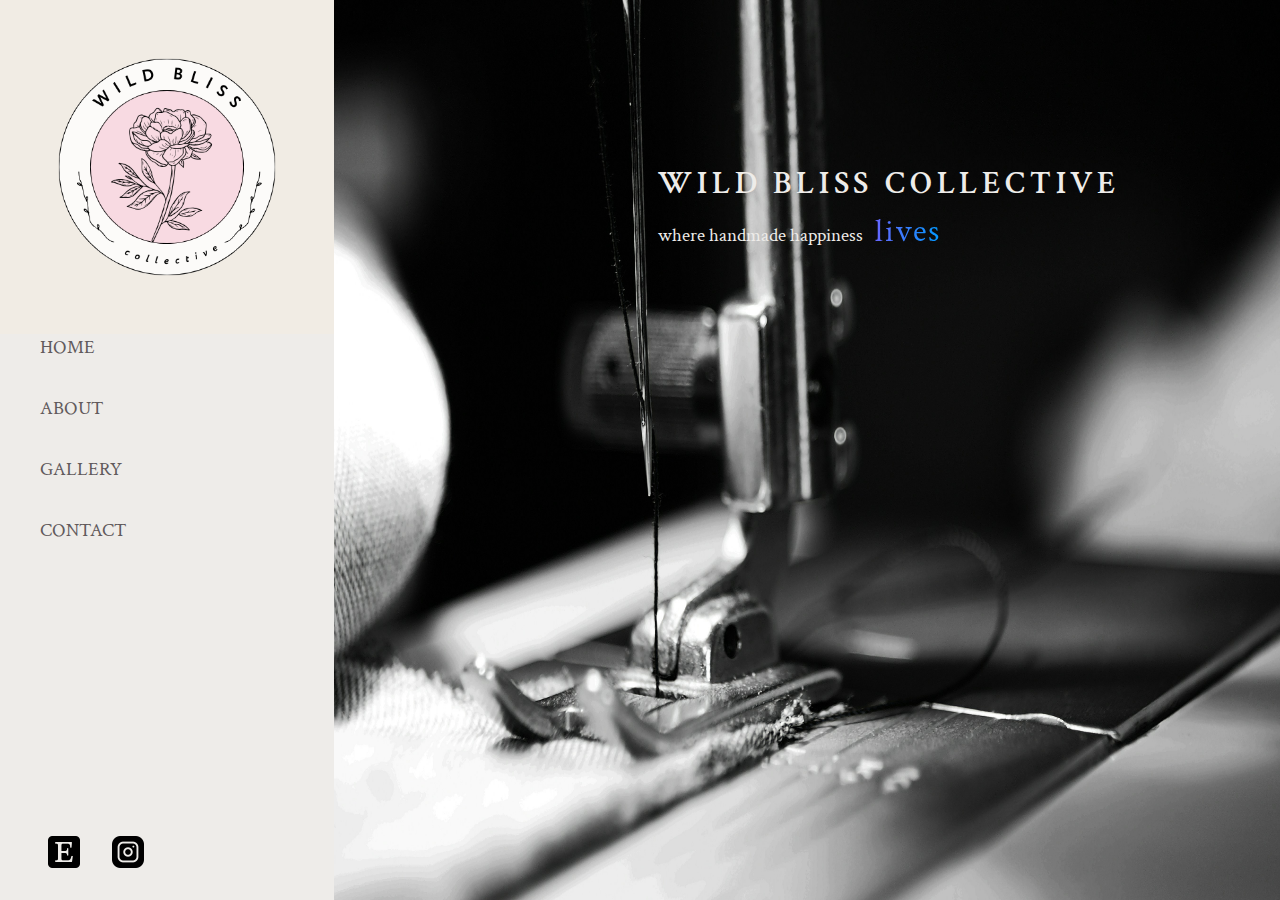
==== index.html @ 5ab3acf9 "start mobile styling" ====
<!DOCTYPE html>
<html lang="en">
<head>
    <meta charset="UTF-8">
    <meta name="viewport" content="width=device-width, initial-scale=1.0">
    <title>Wild Bliss Collective</title>
    <link rel="stylesheet" href="assets/css/styles.css">
    <link href="assets/favicon/favicon.ico" rel="icon" type="image/x-icon">
    <!-- <link rel="stylesheet" href="https://cdn.jsdelivr.net/npm/bootstrap@4.0.0/dist/css/bootstrap.min.css"
        integrity="sha384-Gn5384xqQ1aoWXA+058RXPxPg6fy4IWvTNh0E263XmFcJlSAwiGgFAW/dAiS6JXm" crossorigin="anonymous"> -->
</head>
<body>
    <main role="main">
        <div class="main-content">
            <div class="navbar">
                <nav role="navigation">
                    <img src="assets/images/wild-bliss-logo.png" alt="Wild Bliss Collective" class="wb-logo">
                    <ul class="navigation">
                        <li class="nav-link"><a href="#">Home</a></li>
                        <li class="nav-link"><a href="#">About</a></li>
                        <li class="nav-link"><a href="#">Gallery</a></li>
                        <li class="nav-link"><a href="#">Contact</a></li>
                    </ul>
                    <div class="socials">
                        <img src="assets/icons/etsy.png" alt="Etsy" class="social-icons">
                        <img src="assets/icons/instagram.png" alt="Instagram" class="social-icons">
                    </div>
                </nav>
            </div>
            <div class="content">
                <div class="heading shadowbox">
                    <h1 class="main-heading">Wild Bliss Collective</h1>
                    <span class="subheading">where handmade happiness <span class="rainbow rainbow_text_animated">lives</span></span>
                </div>
                <img src="assets/images/sewing-machine.jpg" alt="sewing machine" class="main-img"/>
            </div>
        </div>
        
    </main>
    <!-- <script src="https://code.jquery.com/jquery-3.2.1.slim.min.js"
        integrity="sha384-KJ3o2DKtIkvYIK3UENzmM7KCkRr/rE9/Qpg6aAZGJwFDMVNA/GpGFF93hXpG5KkN"
        crossorigin="anonymous"></script>
    <script src="https://cdn.jsdelivr.net/npm/popper.js@1.12.9/dist/umd/popper.min.js"
        integrity="sha384-ApNbgh9B+Y1QKtv3Rn7W3mgPxhU9K/ScQsAP7hUibX39j7fakFPskvXusvfa0b4Q"
        crossorigin="anonymous"></script>
    <script src="https://cdn.jsdelivr.net/npm/bootstrap@4.0.0/dist/js/bootstrap.min.js"
        integrity="sha384-JZR6Spejh4U02d8jOt6vLEHfe/JQGiRRSQQxSfFWpi1MquVdAyjUar5+76PVCmYl"
        crossorigin="anonymous"></script> -->
</body>
</html>
---- assets/css/styles.css ----
/*****************************************************************************/
/* CSS RESET STYLES */
/*****************************************************************************/
*,
*::before,
*::after {
    box-sizing: border-box;
}

* {
    margin: 0;
}

body {
    line-height: 1.5;
    -webkit-font-smoothing: antialiased;
    padding: 0;
    margin: 0;
    width: 100%;
    font-family: 'Crimson Text', sans-serif;
    height: 100vh;
}

img,
picture,
video,
canvas,
svg {
    display: block;
    max-width: 100%;
}

input,
button,
textarea,
select {
    font: inherit;
}

p,
h1,
h2,
h3,
h4,
h5,
h6 {
    overflow-wrap: break-word;
}

/*****************************************************************************/
/* GENERAL STYLES */
/*****************************************************************************/

a {
    text-decoration: none;
    color: #615A5C;
    text-transform: uppercase;
}

.main-content {
    display: flex;
    height: 100vh;
}

.main-img {
    height: 100vh;
}

.navbar {
    background-color: #EEECE9;
}

.heading {
    position: absolute;
    right: 10rem;
    top: 10rem;
}

.main-heading {
    color: #EEECE9;
    letter-spacing: 0.3rem;
    text-transform: uppercase;
}

.subheading {
    color: #EEECE9;
    font-size: 1.2rem;
}

.socials {
    position: absolute;
    bottom: 0;
    left: 0;
    display: flex;
    gap:2rem;
    margin-left: 3rem;
    margin-bottom: 2rem;
}

.social-icons {
    height: 2rem;
    display: block;
}

#shadowBox {
    background-color: rgb(0, 0, 0);
    /* Fallback color */
    background-color: rgba(0, 0, 0, 0.2);
    /* Black w/opacity/see-through */
    border: 3px solid;
}

.rainbow {
    text-align: center;
    text-decoration: underline;
    font-size: 2rem;
    letter-spacing: 2px;
    margin-left: 0.5rem;
}

.rainbow_text_animated {
    background: linear-gradient(to right, #6666ff, #0099ff, #00ff00, #ff3399, #6666ff);
    -webkit-background-clip: text;
    background-clip: text;
    color: transparent;
    animation: rainbow_animation 6s ease-in-out infinite;
    background-size: 400% 100%;
}

@keyframes rainbow_animation {

    0%,
    100% {
        background-position: 0 0;
    }

    50% {
        background-position: 100% 0;
    }
}

/* crimson-text-regular - latin */
@font-face {
    font-display: swap;
    /* Check https://developer.mozilla.org/en-US/docs/Web/CSS/@font-face/font-display for other options. */
    font-family: 'Crimson Text';
    font-style: normal;
    font-weight: 400;
    src: url('../fonts/crimson-text-v19-latin-regular.woff2') format('woff2');
    /* Chrome 36+, Opera 23+, Firefox 39+, Safari 12+, iOS 10+ */
}

/* crimson-text-600 - latin */
@font-face {
    font-display: swap;
    /* Check https://developer.mozilla.org/en-US/docs/Web/CSS/@font-face/font-display for other options. */
    font-family: 'Crimson Text';
    font-style: normal;
    font-weight: 600;
    src: url('../fonts/crimson-text-v19-latin-600.woff2') format('woff2');
    /* Chrome 36+, Opera 23+, Firefox 39+, Safari 12+, iOS 10+ */
}

/**Palette: https://coolors.co/palette/9f8d91-e6dedd-615a5c-eeece9-f7d9e1 */
/* Fonts: crimson text, belleza */

/*****************************************************************************/
/* DESKTOP STYLES */
/*****************************************************************************/
@media (min-width: 60rem) {
    .wb-logo {
            width: 30rem;
    }
    .navigation {
            list-style-type: none;
            display: flex;
            flex-direction: column;
    }
    
    .nav-link {
            margin-bottom: 2rem;
            font-size: 1.2rem;
    }
}

/*****************************************************************************/
/* MOBILE STYLES */
/*****************************************************************************/
@media (min-width: 23rem) and (max-width: 60rem) {
    .navbar {
        display: flex;
    }

    .main-content {
        flex-direction: column;
    }
}
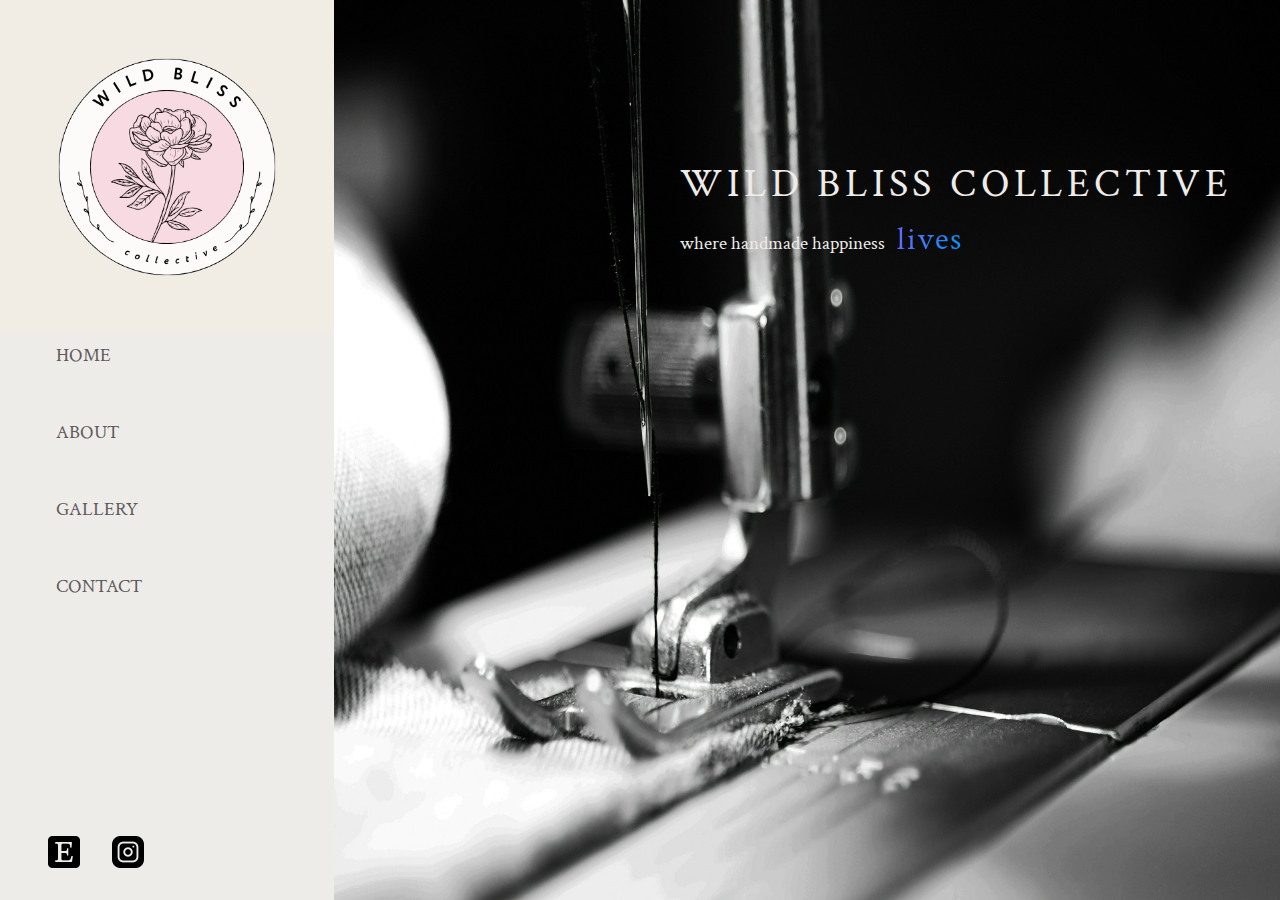
==== commit 08ad5d89: "add bootstrap" ====
--- a/index.html
+++ b/index.html
@@ -4,15 +4,15 @@
     <meta charset="UTF-8">
     <meta name="viewport" content="width=device-width, initial-scale=1.0">
     <title>Wild Bliss Collective</title>
+    <link href="assets/favicon/favicon.ico" rel="icon" type="image/x-icon">
+    <link rel="stylesheet" href="https://cdn.jsdelivr.net/npm/bootstrap@4.0.0/dist/css/bootstrap.min.css"
+    integrity="sha384-Gn5384xqQ1aoWXA+058RXPxPg6fy4IWvTNh0E263XmFcJlSAwiGgFAW/dAiS6JXm" crossorigin="anonymous">
     <link rel="stylesheet" href="assets/css/styles.css">
-    <link href="assets/favicon/favicon.ico" rel="icon" type="image/x-icon">
-    <!-- <link rel="stylesheet" href="https://cdn.jsdelivr.net/npm/bootstrap@4.0.0/dist/css/bootstrap.min.css"
-        integrity="sha384-Gn5384xqQ1aoWXA+058RXPxPg6fy4IWvTNh0E263XmFcJlSAwiGgFAW/dAiS6JXm" crossorigin="anonymous"> -->
 </head>
 <body>
     <main role="main">
         <div class="main-content">
-            <div class="navbar">
+            <div class="nav-container">
                 <nav role="navigation">
                     <img src="assets/images/wild-bliss-logo.png" alt="Wild Bliss Collective" class="wb-logo">
                     <ul class="navigation">
@@ -37,7 +37,7 @@
         </div>
         
     </main>
-    <!-- <script src="https://code.jquery.com/jquery-3.2.1.slim.min.js"
+    <script src="https://code.jquery.com/jquery-3.2.1.slim.min.js"
         integrity="sha384-KJ3o2DKtIkvYIK3UENzmM7KCkRr/rE9/Qpg6aAZGJwFDMVNA/GpGFF93hXpG5KkN"
         crossorigin="anonymous"></script>
     <script src="https://cdn.jsdelivr.net/npm/popper.js@1.12.9/dist/umd/popper.min.js"
@@ -45,6 +45,6 @@
         crossorigin="anonymous"></script>
     <script src="https://cdn.jsdelivr.net/npm/bootstrap@4.0.0/dist/js/bootstrap.min.js"
         integrity="sha384-JZR6Spejh4U02d8jOt6vLEHfe/JQGiRRSQQxSfFWpi1MquVdAyjUar5+76PVCmYl"
-        crossorigin="anonymous"></script> -->
+        crossorigin="anonymous"></script>
 </body>
 </html>--- a/assets/css/styles.css
+++ b/assets/css/styles.css
@@ -57,34 +57,13 @@
     text-transform: uppercase;
 }
 
-.main-content {
-    display: flex;
-    height: 100vh;
-}
-
 .main-img {
     height: 100vh;
 }
 
-.navbar {
+.nav-container {
     background-color: #EEECE9;
-}
-
-.heading {
-    position: absolute;
-    right: 10rem;
-    top: 10rem;
-}
-
-.main-heading {
-    color: #EEECE9;
-    letter-spacing: 0.3rem;
-    text-transform: uppercase;
-}
-
-.subheading {
-    color: #EEECE9;
-    font-size: 1.2rem;
+    padding: 0;
 }
 
 .socials {
@@ -169,25 +148,47 @@
 /*****************************************************************************/
 @media (min-width: 60rem) {
     .wb-logo {
-            width: 30rem;
+        width: 30rem;
     }
     .navigation {
-            list-style-type: none;
-            display: flex;
-            flex-direction: column;
+        list-style-type: none;
+        display: flex;
+        flex-direction: column;
     }
     
     .nav-link {
-            margin-bottom: 2rem;
+        margin-bottom: 2rem;
+        font-size: 1.2rem;
+    }
+
+    .main-content {
+        display: flex;
+        height: 100vh;
+    }
+
+        .heading {
+            position: absolute;
+            right: 3rem;
+            top: 10rem;
+        }
+    
+        .main-heading {
+            color: #EEECE9;
+            letter-spacing: 0.3rem;
+            text-transform: uppercase;
+        }
+    
+        .subheading {
+            color: #EEECE9;
             font-size: 1.2rem;
-    }
+        }
 }
 
 /*****************************************************************************/
 /* MOBILE STYLES */
 /*****************************************************************************/
 @media (min-width: 23rem) and (max-width: 60rem) {
-    .navbar {
+    .nav-container {
         display: flex;
     }
 
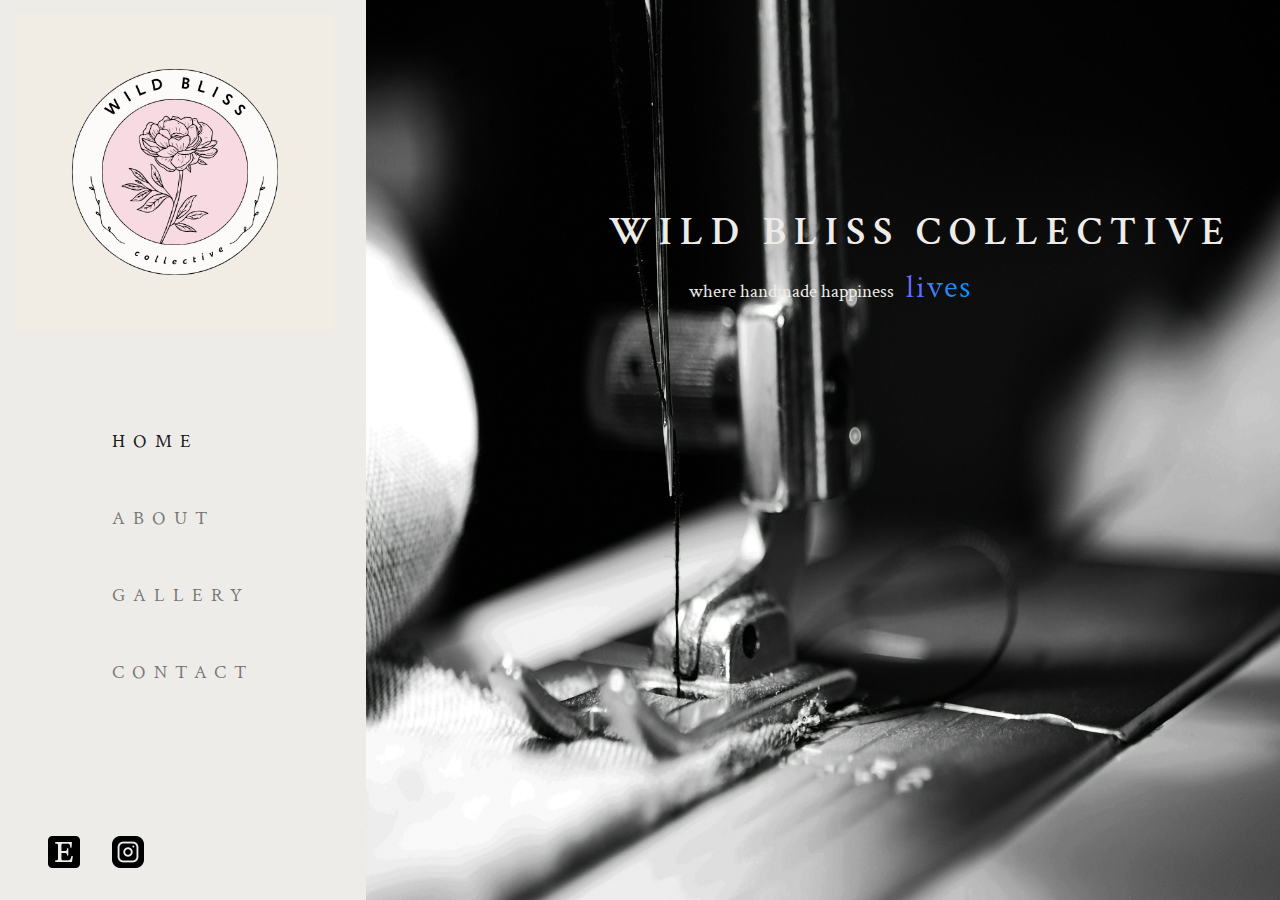
==== commit 5af55e9f: "add/fix bootstrap nav" ====
--- a/index.html
+++ b/index.html
@@ -12,21 +12,35 @@
 <body>
     <main role="main">
         <div class="main-content">
-            <div class="nav-container">
-                <nav role="navigation">
-                    <img src="assets/images/wild-bliss-logo.png" alt="Wild Bliss Collective" class="wb-logo">
-                    <ul class="navigation">
-                        <li class="nav-link"><a href="#">Home</a></li>
-                        <li class="nav-link"><a href="#">About</a></li>
-                        <li class="nav-link"><a href="#">Gallery</a></li>
-                        <li class="nav-link"><a href="#">Contact</a></li>
+
+            <nav class="navbar navbar-expand-lg navbar-light navbar-custom">
+                <a class="navbar-brand" href="#"><img src="assets/images/wild-bliss-logo.png" alt="Wild Bliss Collective" class="wb-logo"></a>
+                <button class="navbar-toggler" type="button" data-toggle="collapse" data-target="#navbarTogglerDemo02"
+                    aria-controls="navbarTogglerDemo02" aria-expanded="false" aria-label="Toggle navigation">
+                    <span class="navbar-toggler-icon"></span>
+                </button>
+            
+                <div class="collapse navbar-collapse" id="navbarTogglerDemo02">
+                    <ul class="navbar-nav mr-auto mt-2 mt-lg-0">
+                        <li class="nav-item active">
+                            <a class="nav-link nav-item" href="#">Home<span class="sr-only">(current)</span></a>
+                        </li>
+                        <li class="nav-item">
+                            <a class="nav-link nav-item" href="#">About</a>
+                        </li>
+                        <li class="nav-item">
+                            <a class="nav-link nav-item" href="#">Gallery</a>
+                        </li>
+                        <li class="nav-item">
+                            <a class="nav-link nav-item" href="#">Contact</a>
+                        </li>
                     </ul>
                     <div class="socials">
                         <img src="assets/icons/etsy.png" alt="Etsy" class="social-icons">
                         <img src="assets/icons/instagram.png" alt="Instagram" class="social-icons">
                     </div>
-                </nav>
-            </div>
+                </div>
+            </nav>
             <div class="content">
                 <div class="heading shadowbox">
                     <h1 class="main-heading">Wild Bliss Collective</h1>
@@ -46,5 +60,6 @@
     <script src="https://cdn.jsdelivr.net/npm/bootstrap@4.0.0/dist/js/bootstrap.min.js"
         integrity="sha384-JZR6Spejh4U02d8jOt6vLEHfe/JQGiRRSQQxSfFWpi1MquVdAyjUar5+76PVCmYl"
         crossorigin="anonymous"></script>
+    <script src="assets/js/script.js"></script>
 </body>
 </html>--- a/assets/css/styles.css
+++ b/assets/css/styles.css
@@ -59,11 +59,6 @@
 
 .main-img {
     height: 100vh;
-}
-
-.nav-container {
-    background-color: #EEECE9;
-    padding: 0;
 }
 
 .socials {
@@ -149,16 +144,33 @@
 @media (min-width: 60rem) {
     .wb-logo {
         width: 30rem;
-    }
+        margin-bottom: 0;
+    }
+
     .navigation {
         list-style-type: none;
         display: flex;
         flex-direction: column;
     }
     
-    .nav-link {
-        margin-bottom: 2rem;
+    .nav-item {
+        margin-left: 0;
+        margin-bottom: 1rem;
         font-size: 1.2rem;
+        letter-spacing: 0.5rem;
+    }
+
+    .navbar {
+        flex-direction: column;
+        background-color: #EEECE9;
+    }
+
+    .navbar-collapse {
+        margin-top: -5rem !important;
+    }
+
+    .navbar-nav {
+        flex-direction: column !important;
     }
 
     .main-content {
@@ -166,33 +178,43 @@
         height: 100vh;
     }
 
-        .heading {
-            position: absolute;
-            right: 3rem;
-            top: 10rem;
-        }
+    .heading {
+        position: absolute;
+        right: 3rem;
+        top: 13rem;
+    }
     
-        .main-heading {
-            color: #EEECE9;
-            letter-spacing: 0.3rem;
-            text-transform: uppercase;
-        }
+    .main-heading {
+        color: #EEECE9;
+        letter-spacing: 0.5rem;
+        text-transform: uppercase;
+        font-weight: 600;
+    }
     
-        .subheading {
-            color: #EEECE9;
-            font-size: 1.2rem;
-        }
+    .subheading {
+        color: #EEECE9;
+        font-size: 1.2rem;
+        margin-left: 5rem;
+    }
 }
 
 /*****************************************************************************/
 /* MOBILE STYLES */
 /*****************************************************************************/
 @media (min-width: 23rem) and (max-width: 60rem) {
-    .nav-container {
-        display: flex;
+    .wb-logo {
+        width: 12rem;
+    }
+
+    .navbar-custom {
+        background-color: #EEECE9;
     }
 
     .main-content {
         flex-direction: column;
     }
-}
+
+    .socials {
+        display: none;
+    }
+}
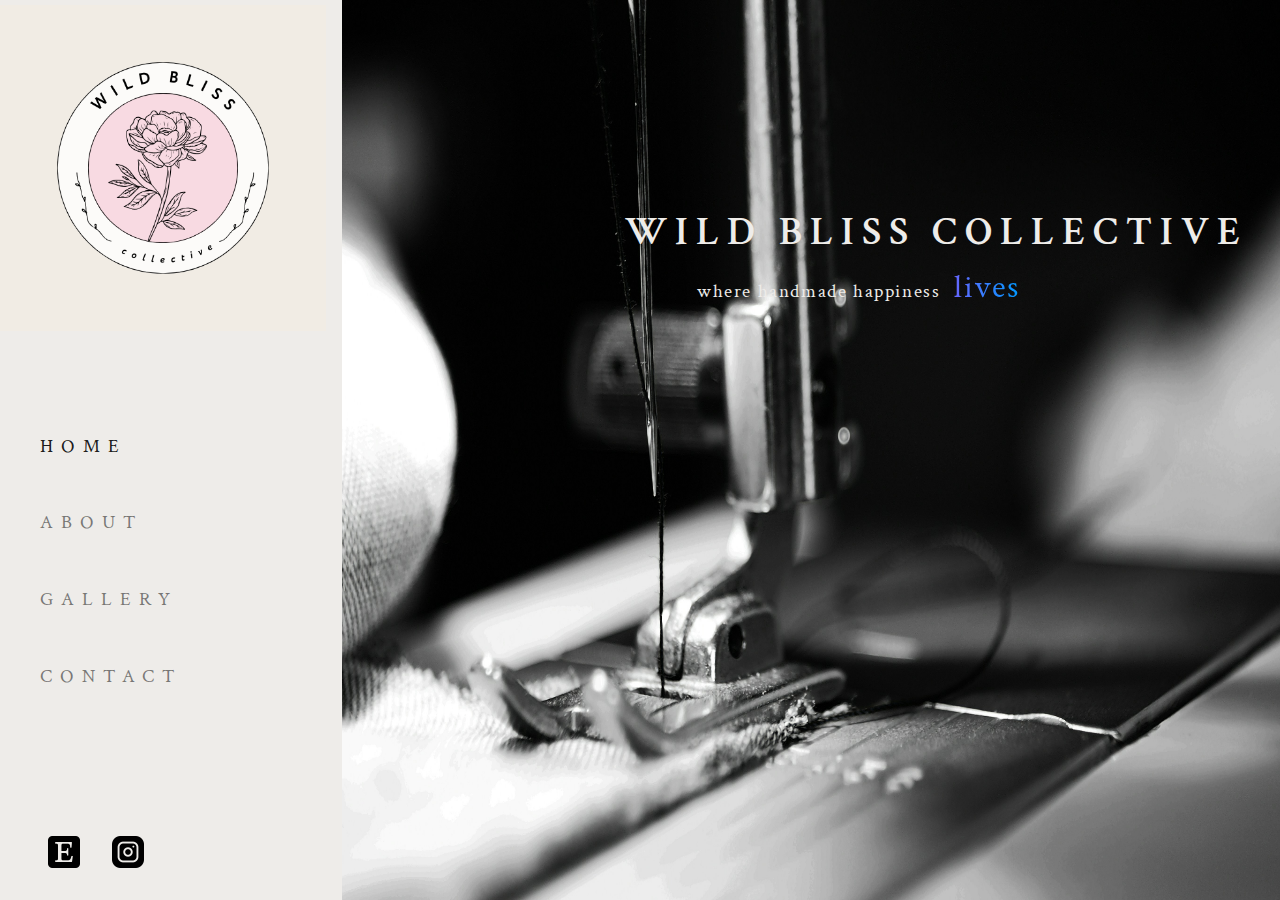
==== commit 35ccc52b: "align navbar on desktop" ====
--- a/index.html
+++ b/index.html
@@ -37,7 +37,7 @@
                     </ul>
                     <div class="socials">
                         <img src="assets/icons/etsy.png" alt="Etsy" class="social-icons">
-                        <img src="assets/icons/instagram.png" alt="Instagram" class="social-icons">
+                        <a href="https://www.instagram.com/wildblisscollective/" target="_blank"><img src="assets/icons/instagram.png" alt="Instagram" class="social-icons"></a>
                     </div>
                 </div>
             </nav>
--- a/assets/css/styles.css
+++ b/assets/css/styles.css
@@ -163,6 +163,8 @@
     .navbar {
         flex-direction: column;
         background-color: #EEECE9;
+        padding: 0;
+        align-items: flex-start;
     }
 
     .navbar-collapse {
@@ -171,6 +173,7 @@
 
     .navbar-nav {
         flex-direction: column !important;
+        margin-left: 2rem;
     }
 
     .main-content {
@@ -180,7 +183,7 @@
 
     .heading {
         position: absolute;
-        right: 3rem;
+        right: 2rem;
         top: 13rem;
     }
     
@@ -194,7 +197,8 @@
     .subheading {
         color: #EEECE9;
         font-size: 1.2rem;
-        margin-left: 5rem;
+        margin-left: 4.5rem;
+        letter-spacing: 0.1rem;
     }
 }
 
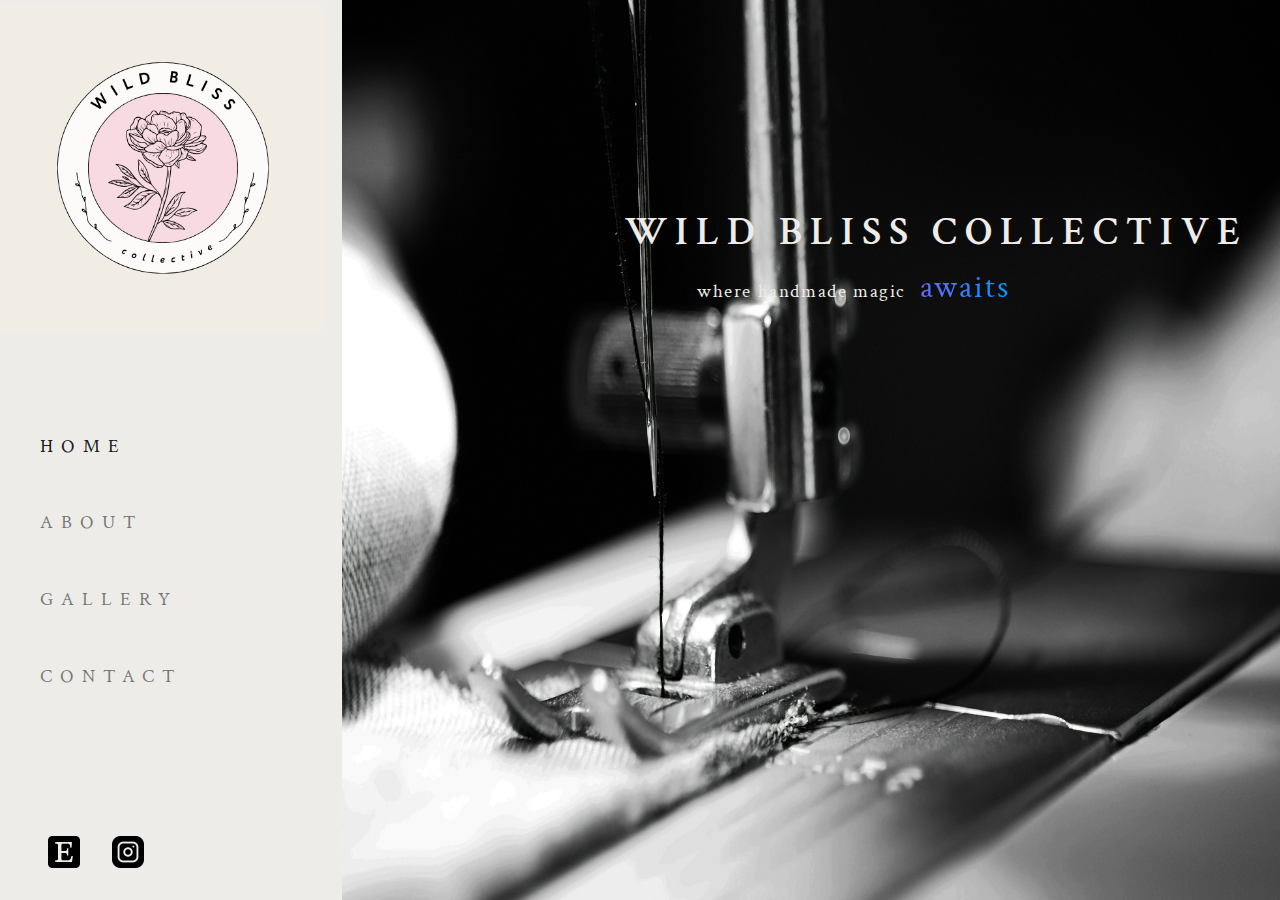
==== commit ca8f63e8: "finish about page and start gallery" ====
--- a/index.html
+++ b/index.html
@@ -26,10 +26,10 @@
                             <a class="nav-link nav-item" href="#">Home<span class="sr-only">(current)</span></a>
                         </li>
                         <li class="nav-item">
-                            <a class="nav-link nav-item" href="#">About</a>
+                            <a class="nav-link nav-item" href="about.html">About</a>
                         </li>
                         <li class="nav-item">
-                            <a class="nav-link nav-item" href="#">Gallery</a>
+                            <a class="nav-link nav-item" href="gallery.html">Gallery</a>
                         </li>
                         <li class="nav-item">
                             <a class="nav-link nav-item" href="#">Contact</a>
@@ -44,9 +44,9 @@
             <div class="content">
                 <div class="heading shadowbox">
                     <h1 class="main-heading">Wild Bliss Collective</h1>
-                    <span class="subheading">where handmade happiness <span class="rainbow rainbow_text_animated">lives</span></span>
+                    <span class="subheading">where handmade magic <span class="rainbow rainbow_text_animated">awaits</span></span>
                 </div>
-                <img src="assets/images/sewing-machine.jpg" alt="sewing machine" class="main-img"/>
+                <img src="assets/images/sewing-machine.jpg" alt="sewing machine" class="main-img img-responsive"/>
             </div>
         </div>
         
@@ -60,6 +60,5 @@
     <script src="https://cdn.jsdelivr.net/npm/bootstrap@4.0.0/dist/js/bootstrap.min.js"
         integrity="sha384-JZR6Spejh4U02d8jOt6vLEHfe/JQGiRRSQQxSfFWpi1MquVdAyjUar5+76PVCmYl"
         crossorigin="anonymous"></script>
-    <script src="assets/js/script.js"></script>
 </body>
 </html>--- a/assets/css/styles.css
+++ b/assets/css/styles.css
@@ -76,6 +76,14 @@
     display: block;
 }
 
+.main-heading, .subheading {
+    color: #EEECE9;
+}
+
+.main-heading {
+    text-transform: uppercase;
+}
+
 #shadowBox {
     background-color: rgb(0, 0, 0);
     /* Fallback color */
@@ -99,6 +107,47 @@
     color: transparent;
     animation: rainbow_animation 6s ease-in-out infinite;
     background-size: 400% 100%;
+}
+
+.about-heading {
+    text-transform: uppercase;
+    letter-spacing: 0.5rem;
+    font-size: 2.2rem;
+    color: #615A5C
+}
+    
+.about-heading, .about-subheading {
+    color: #615A5C;
+    letter-spacing: 0.1rem;
+}
+
+.about-text {
+    background-color: #F7D9E1;
+    border-radius: 2rem;
+    display: flex;
+    gap: 1rem;
+}
+
+.about-heading-desc {
+    margin-bottom: 1rem;
+    padding: 2.5rem;
+}
+
+.about-description {
+    color: #615A5C;
+    margin-top: 1rem;
+    line-height: 2rem;
+}
+
+.desc-img {
+    display: flex;
+}
+
+.elizabeth-img {
+    max-height: 100%;
+    width: 100%;
+    object-fit: contain;
+    border-radius: 0 2rem 2rem 0;
 }
 
 @keyframes rainbow_animation {
@@ -188,18 +237,24 @@
     }
     
     .main-heading {
-        color: #EEECE9;
         letter-spacing: 0.5rem;
         text-transform: uppercase;
         font-weight: 600;
     }
     
     .subheading {
-        color: #EEECE9;
         font-size: 1.2rem;
         margin-left: 4.5rem;
         letter-spacing: 0.1rem;
-    }
+    } 
+
+        .about-text {
+            position: absolute;
+            left: 45%;
+            top: 25%;
+            width: 50rem;
+            height: 30rem;
+        }
 }
 
 /*****************************************************************************/
@@ -207,7 +262,17 @@
 /*****************************************************************************/
 @media (min-width: 23rem) and (max-width: 60rem) {
     .wb-logo {
-        width: 12rem;
+        width: 10rem;
+    }
+
+    .heading {
+        position: absolute;
+        top: 20rem;
+        left: 4rem;
+    }
+
+    .main-heading {
+        letter-spacing: 0.5rem;
     }
 
     .navbar-custom {
@@ -218,6 +283,10 @@
         flex-direction: column;
     }
 
+    .main-img {
+        max-width: 100%;
+    }
+
     .socials {
         display: none;
     }
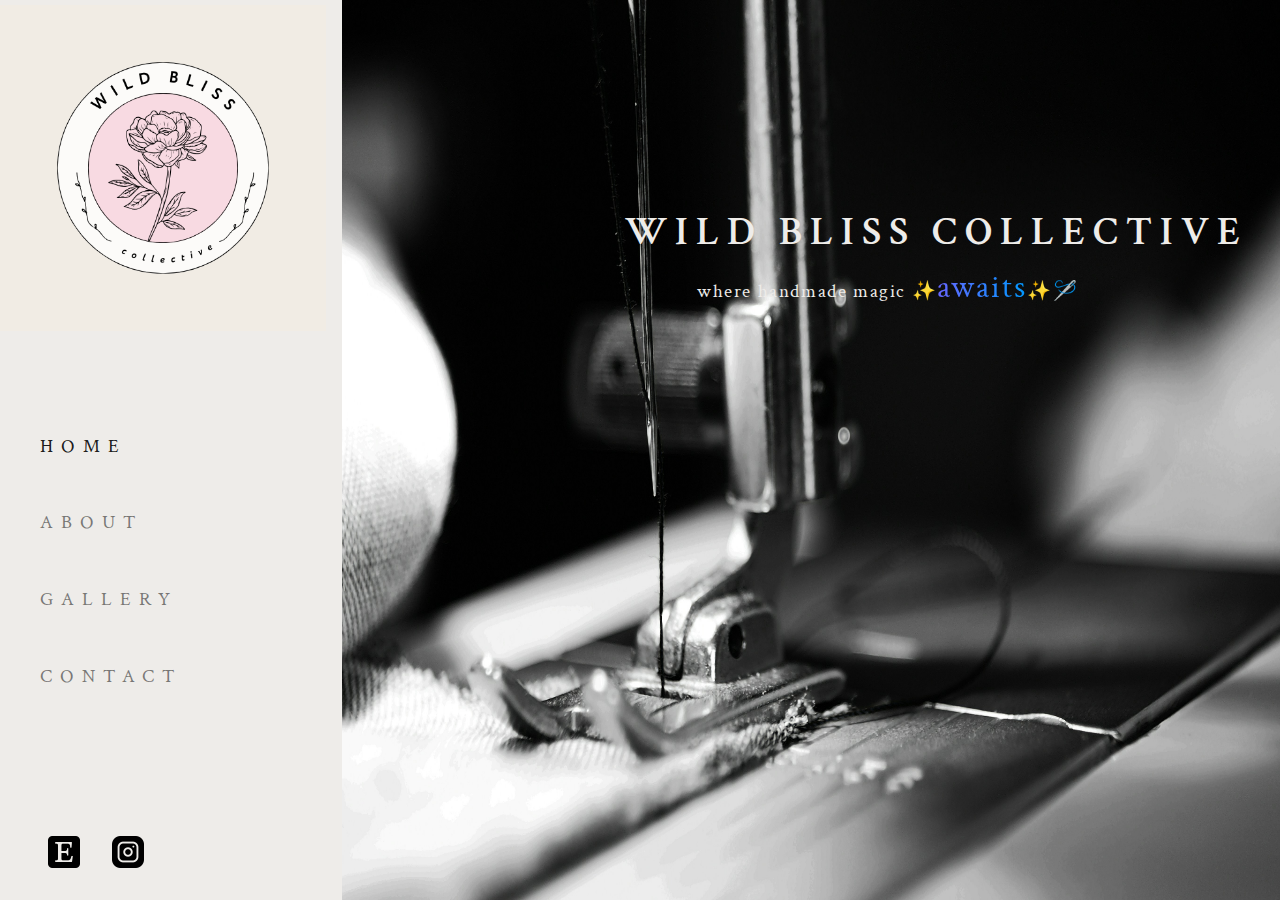
==== commit 17221f77: "edit mobile styling, add emojis" ====
--- a/index.html
+++ b/index.html
@@ -23,7 +23,7 @@
                 <div class="collapse navbar-collapse" id="navbarTogglerDemo02">
                     <ul class="navbar-nav mr-auto mt-2 mt-lg-0">
                         <li class="nav-item active">
-                            <a class="nav-link nav-item" href="#">Home<span class="sr-only">(current)</span></a>
+                            <a class="nav-link nav-item" href="index.html">Home<span class="sr-only">(current)</span></a>
                         </li>
                         <li class="nav-item">
                             <a class="nav-link nav-item" href="about.html">About</a>
@@ -32,7 +32,7 @@
                             <a class="nav-link nav-item" href="gallery.html">Gallery</a>
                         </li>
                         <li class="nav-item">
-                            <a class="nav-link nav-item" href="#">Contact</a>
+                            <a class="nav-link nav-item" href="contact.html">Contact</a>
                         </li>
                     </ul>
                     <div class="socials">
@@ -44,7 +44,7 @@
             <div class="content">
                 <div class="heading shadowbox">
                     <h1 class="main-heading">Wild Bliss Collective</h1>
-                    <span class="subheading">where handmade magic <span class="rainbow rainbow_text_animated">awaits</span></span>
+                    <span class="subheading">where handmade magic ✨<span class="rainbow rainbow_text_animated">awaits</span>✨🪡</span>
                 </div>
                 <img src="assets/images/sewing-machine.jpg" alt="sewing machine" class="main-img img-responsive"/>
             </div>
--- a/assets/css/styles.css
+++ b/assets/css/styles.css
@@ -61,16 +61,6 @@
     height: 100vh;
 }
 
-.socials {
-    position: absolute;
-    bottom: 0;
-    left: 0;
-    display: flex;
-    gap:2rem;
-    margin-left: 3rem;
-    margin-bottom: 2rem;
-}
-
 .social-icons {
     height: 2rem;
     display: block;
@@ -97,7 +87,7 @@
     text-decoration: underline;
     font-size: 2rem;
     letter-spacing: 2px;
-    margin-left: 0.5rem;
+    margin-left: 0;
 }
 
 .rainbow_text_animated {
@@ -120,10 +110,11 @@
     color: #615A5C;
     letter-spacing: 0.1rem;
 }
-
+.text-box {
+    border-radius: 2rem;
+}
 .about-text {
     background-color: #F7D9E1;
-    border-radius: 2rem;
     display: flex;
     gap: 1rem;
 }
@@ -149,6 +140,42 @@
     object-fit: contain;
     border-radius: 0 2rem 2rem 0;
 }
+
+.gallery-img {
+    width: 100vw;
+}
+
+.gallery-box {
+    background-color: #615A5C;
+}
+
+.contact-box {
+    background-color: #EEECE9;
+    padding: 1.5rem;
+}
+
+.gallery-heading, .gallery-subheading {
+    color: #F7D9E1;
+    letter-spacing: 0.1rem;
+}
+
+.contact-heading, .contact-subheading {
+    color: #615A5C;
+    letter-spacing: 0.1rem;
+}
+
+.contact-heading {
+    text-transform: uppercase;
+}
+
+.gallery-headings, .contact-headings {
+    text-align: center;
+}
+
+.contact-headings {
+    margin: 1rem;
+}
+
 
 @keyframes rainbow_animation {
 
@@ -225,6 +252,16 @@
         margin-left: 2rem;
     }
 
+        .socials {
+            position: absolute;
+            bottom: 0;
+            left: 0;
+            display: flex;
+            gap: 2rem;
+            margin-left: 3rem;
+            margin-bottom: 2rem;
+        }
+
     .main-content {
         display: flex;
         height: 100vh;
@@ -248,13 +285,29 @@
         letter-spacing: 0.1rem;
     } 
 
-        .about-text {
-            position: absolute;
-            left: 45%;
-            top: 25%;
-            width: 50rem;
-            height: 30rem;
-        }
+    .about-text {
+        position: absolute;
+        left: 45%;
+        top: 25%;
+        width: 50rem;
+        height: 30rem;
+    }
+
+    .gallery-box {
+        height: 33rem;
+            width: 30rem;
+    }
+
+    .gallery-box, .contact-box {
+        position: absolute;
+        top: 10rem;
+        left: 50%;
+    }
+
+    .contact-box {
+        height: 40rem;
+        width: 30rem
+    }
 }
 
 /*****************************************************************************/
@@ -288,6 +341,18 @@
     }
 
     .socials {
-        display: none;
-    }
-}
+        display: inline-flex;
+        gap: 1rem;
+        margin-top: 1rem;
+    }
+
+    .gallery-box {
+        width: 100%;
+        height: 50rem;
+    }
+
+    .about-img {
+        max-width: 100%;
+        object-fit: cover;
+    }
+}
